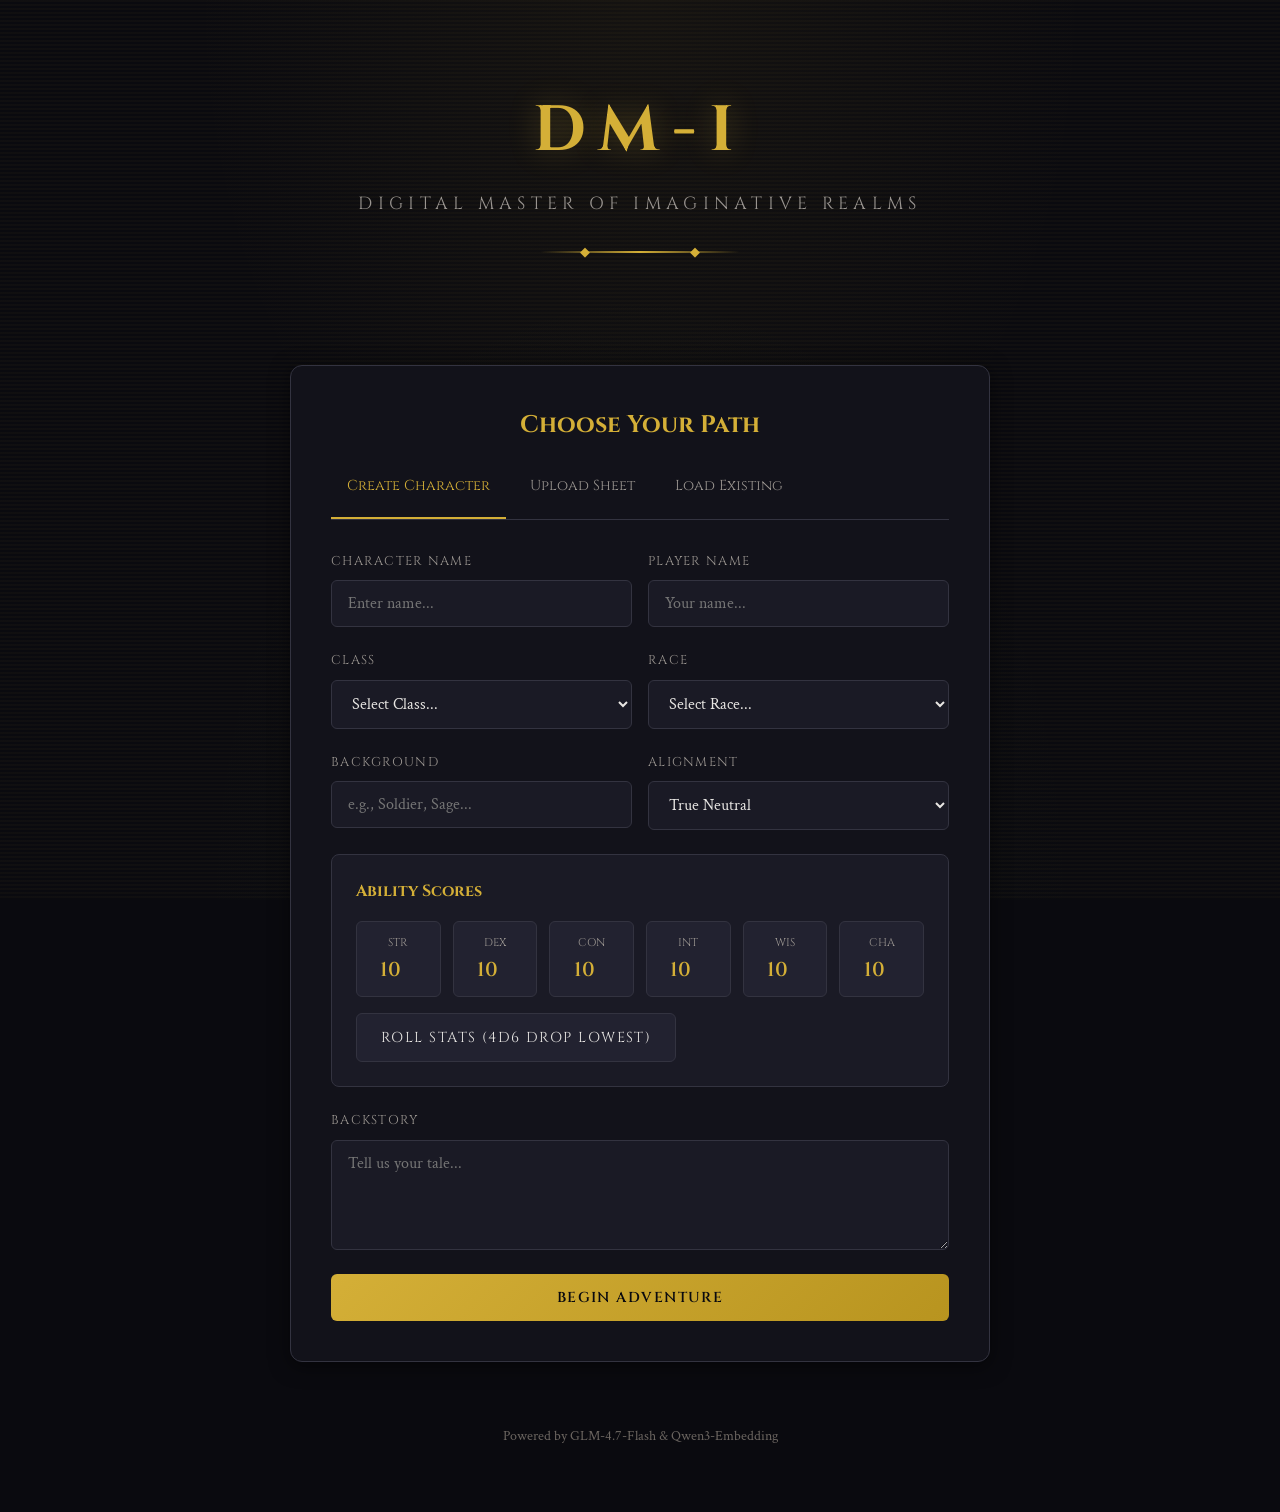
==== static/index.html @ 086654a3 "the start" ====
<!DOCTYPE html>
<html lang="en">
<head>
    <meta charset="UTF-8">
    <meta name="viewport" content="width=device-width, initial-scale=1.0">
    <title>DM-I | AI Dungeon Master</title>
    <link rel="stylesheet" href="/static/css/style.css">
    <link href="https://fonts.googleapis.com/css2?family=Cinzel:wght@400;600;700&family=Crimson+Text:ital,wght@0,400;0,600;1,400&display=swap" rel="stylesheet">
</head>
<body>
    <div class="background-animation"></div>
    
    <div class="container">
        <header class="main-header">
            <h1 class="title">DM-I</h1>
            <p class="subtitle">Digital Master of Imaginative Realms</p>
            <div class="ornament"></div>
        </header>

        <main class="login-container">
            <div class="panel character-select">
                <h2>Choose Your Path</h2>
                
                <div class="tabs">
                    <button class="tab-btn active" data-tab="create">Create Character</button>
                    <button class="tab-btn" data-tab="upload">Upload Sheet</button>
                    <button class="tab-btn" data-tab="load">Load Existing</button>
                </div>

                <div id="create-tab" class="tab-content active">
                    <form id="create-form" class="character-form">
                        <div class="form-row">
                            <div class="form-group">
                                <label for="char-name">Character Name</label>
                                <input type="text" id="char-name" required placeholder="Enter name...">
                            </div>
                            <div class="form-group">
                                <label for="player-name">Player Name</label>
                                <input type="text" id="player-name" required placeholder="Your name...">
                            </div>
                        </div>

                        <div class="form-row">
                            <div class="form-group">
                                <label for="char-class">Class</label>
                                <select id="char-class" required>
                                    <option value="">Select Class...</option>
                                </select>
                            </div>
                            <div class="form-group">
                                <label for="char-race">Race</label>
                                <select id="char-race" required>
                                    <option value="">Select Race...</option>
                                </select>
                            </div>
                        </div>

                        <div class="form-row">
                            <div class="form-group">
                                <label for="char-background">Background</label>
                                <input type="text" id="char-background" placeholder="e.g., Soldier, Sage...">
                            </div>
                            <div class="form-group">
                                <label for="char-alignment">Alignment</label>
                                <select id="char-alignment">
                                    <option value="True Neutral">True Neutral</option>
                                    <option value="Lawful Good">Lawful Good</option>
                                    <option value="Neutral Good">Neutral Good</option>
                                    <option value="Chaotic Good">Chaotic Good</option>
                                    <option value="Lawful Neutral">Lawful Neutral</option>
                                    <option value="Chaotic Neutral">Chaotic Neutral</option>
                                    <option value="Lawful Evil">Lawful Evil</option>
                                    <option value="Neutral Evil">Neutral Evil</option>
                                    <option value="Chaotic Evil">Chaotic Evil</option>
                                </select>
                            </div>
                        </div>

                        <div class="stats-section">
                            <h3>Ability Scores</h3>
                            <div class="stats-grid">
                                <div class="stat-box">
                                    <label>STR</label>
                                    <input type="number" id="stat-str" value="10" min="1" max="20">
                                </div>
                                <div class="stat-box">
                                    <label>DEX</label>
                                    <input type="number" id="stat-dex" value="10" min="1" max="20">
                                </div>
                                <div class="stat-box">
                                    <label>CON</label>
                                    <input type="number" id="stat-con" value="10" min="1" max="20">
                                </div>
                                <div class="stat-box">
                                    <label>INT</label>
                                    <input type="number" id="stat-int" value="10" min="1" max="20">
                                </div>
                                <div class="stat-box">
                                    <label>WIS</label>
                                    <input type="number" id="stat-wis" value="10" min="1" max="20">
                                </div>
                                <div class="stat-box">
                                    <label>CHA</label>
                                    <input type="number" id="stat-cha" value="10" min="1" max="20">
                                </div>
                            </div>
                            <button type="button" id="roll-stats" class="btn-secondary">Roll Stats (4d6 drop lowest)</button>
                        </div>

                        <div class="form-group full-width">
                            <label for="char-backstory">Backstory</label>
                            <textarea id="char-backstory" rows="4" placeholder="Tell us your tale..."></textarea>
                        </div>

                        <button type="submit" class="btn-primary">Begin Adventure</button>
                    </form>
                </div>

                <div id="upload-tab" class="tab-content">
                    <div class="upload-area" id="upload-area">
                        <div class="upload-icon">📜</div>
                        <p>Drop your character sheet here</p>
                        <span>or click to browse</span>
                        <input type="file" id="sheet-upload" accept="image/*,.pdf" hidden>
                    </div>
                    <div id="upload-preview" class="upload-preview hidden">
                        <img id="preview-img" src="" alt="Preview">
                        <div class="upload-actions">
                            <input type="text" id="upload-player-name" placeholder="Your name" required>
                            <button id="confirm-upload" class="btn-primary">Parse Character Sheet</button>
                        </div>
                    </div>
                </div>

                <div id="load-tab" class="tab-content">
                    <div id="characters-list" class="characters-list">
                        <p class="empty-state">No saved characters found...</p>
                    </div>
                </div>
            </div>
        </main>

        <footer>
            <p>Powered by GLM-4.7-Flash & Qwen3-Embedding</p>
        </footer>
    </div>

    <script src="/static/js/main.js"></script>
</body>
</html>
---- static/css/style.css ----
/* DM-I - Main Styles */
:root {
    --bg-primary: #0a0a0f;
    --bg-secondary: #12121a;
    --bg-tertiary: #1a1a25;
    --bg-card: #222230;
    --text-primary: #e8e6e3;
    --text-secondary: #9a9590;
    --text-muted: #6b6560;
    --accent-gold: #d4af37;
    --accent-gold-dark: #b8941f;
    --accent-red: #c9302c;
    --accent-green: #5cb85c;
    --accent-blue: #5bc0de;
    --border-color: #333340;
    --shadow: 0 4px 20px rgba(0, 0, 0, 0.5);
    --shadow-gold: 0 0 20px rgba(212, 175, 55, 0.2);
    --font-display: 'Cinzel', serif;
    --font-body: 'Crimson Text', serif;
}

* {
    margin: 0;
    padding: 0;
    box-sizing: border-box;
}

body {
    font-family: var(--font-body);
    background: var(--bg-primary);
    color: var(--text-primary);
    min-height: 100vh;
    overflow-x: hidden;
    line-height: 1.6;
}

.background-animation {
    position: fixed;
    top: 0;
    left: 0;
    width: 100%;
    height: 100%;
    background: 
        radial-gradient(ellipse at top, rgba(212, 175, 55, 0.05) 0%, transparent 50%),
        radial-gradient(ellipse at bottom, rgba(92, 184, 92, 0.03) 0%, transparent 50%),
        var(--bg-primary);
    z-index: -1;
}

.background-animation::before {
    content: '';
    position: absolute;
    top: 0;
    left: 0;
    right: 0;
    bottom: 0;
    background-image: 
        repeating-linear-gradient(0deg, transparent, transparent 2px, rgba(212, 175, 55, 0.03) 2px, rgba(212, 175, 55, 0.03) 4px);
    animation: scroll 20s linear infinite;
}

@keyframes scroll {
    0% { transform: translateY(0); }
    100% { transform: translateY(4px); }
}

.container {
    max-width: 1200px;
    margin: 0 auto;
    padding: 2rem;
    min-height: 100vh;
    display: flex;
    flex-direction: column;
}

.main-header {
    text-align: center;
    padding: 3rem 0;
    position: relative;
}

.title {
    font-family: var(--font-display);
    font-size: 4rem;
    font-weight: 700;
    color: var(--accent-gold);
    text-shadow: 0 0 30px rgba(212, 175, 55, 0.3);
    letter-spacing: 0.2em;
    margin-bottom: 0.5rem;
}

.subtitle {
    font-family: var(--font-display);
    font-size: 1.1rem;
    color: var(--text-secondary);
    letter-spacing: 0.3em;
    text-transform: uppercase;
}

.ornament {
    width: 200px;
    height: 2px;
    background: linear-gradient(90deg, transparent, var(--accent-gold), transparent);
    margin: 2rem auto;
    position: relative;
}

.ornament::before,
.ornament::after {
    content: '◆';
    position: absolute;
    top: 50%;
    transform: translateY(-50%);
    color: var(--accent-gold);
    font-size: 0.8rem;
}

.ornament::before { left: 20%; }
.ornament::after { right: 20%; }

.login-container {
    flex: 1;
    display: flex;
    justify-content: center;
    align-items: flex-start;
    padding: 2rem 0;
}

.panel {
    background: var(--bg-secondary);
    border: 1px solid var(--border-color);
    border-radius: 12px;
    padding: 2.5rem;
    width: 100%;
    max-width: 700px;
    box-shadow: var(--shadow);
}

.panel h2 {
    font-family: var(--font-display);
    color: var(--accent-gold);
    margin-bottom: 1.5rem;
    text-align: center;
    font-size: 1.5rem;
}

.tabs {
    display: flex;
    gap: 0.5rem;
    margin-bottom: 2rem;
    border-bottom: 1px solid var(--border-color);
    padding-bottom: 1rem;
}

.tab-btn {
    background: transparent;
    border: none;
    color: var(--text-secondary);
    font-family: var(--font-display);
    font-size: 0.9rem;
    padding: 0.5rem 1rem;
    cursor: pointer;
    transition: all 0.3s;
    position: relative;
}

.tab-btn:hover {
    color: var(--text-primary);
}

.tab-btn.active {
    color: var(--accent-gold);
}

.tab-btn.active::after {
    content: '';
    position: absolute;
    bottom: -1rem;
    left: 0;
    right: 0;
    height: 2px;
    background: var(--accent-gold);
}

.tab-content {
    display: none;
}

.tab-content.active {
    display: block;
    animation: fadeIn 0.3s ease;
}

@keyframes fadeIn {
    from { opacity: 0; transform: translateY(10px); }
    to { opacity: 1; transform: translateY(0); }
}

.character-form {
    display: flex;
    flex-direction: column;
    gap: 1.5rem;
}

.form-row {
    display: grid;
    grid-template-columns: 1fr 1fr;
    gap: 1rem;
}

.form-group {
    display: flex;
    flex-direction: column;
    gap: 0.5rem;
}

.form-group.full-width {
    grid-column: 1 / -1;
}

.form-group label {
    font-family: var(--font-display);
    font-size: 0.8rem;
    color: var(--text-secondary);
    text-transform: uppercase;
    letter-spacing: 0.1em;
}

.form-group input,
.form-group select,
.form-group textarea {
    background: var(--bg-tertiary);
    border: 1px solid var(--border-color);
    border-radius: 6px;
    padding: 0.75rem 1rem;
    color: var(--text-primary);
    font-family: var(--font-body);
    font-size: 1rem;
    transition: all 0.3s;
}

.form-group input:focus,
.form-group select:focus,
.form-group textarea:focus {
    outline: none;
    border-color: var(--accent-gold);
    box-shadow: 0 0 0 3px rgba(212, 175, 55, 0.1);
}

.form-group textarea {
    resize: vertical;
    min-height: 100px;
}

.stats-section {
    background: var(--bg-tertiary);
    border-radius: 8px;
    padding: 1.5rem;
    border: 1px solid var(--border-color);
}

.stats-section h3 {
    font-family: var(--font-display);
    color: var(--accent-gold);
    margin-bottom: 1rem;
    font-size: 1rem;
}

.stats-grid {
    display: grid;
    grid-template-columns: repeat(6, 1fr);
    gap: 0.75rem;
    margin-bottom: 1rem;
}

.stat-box {
    background: var(--bg-card);
    border: 1px solid var(--border-color);
    border-radius: 6px;
    padding: 0.75rem;
    text-align: center;
    transition: transform 0.2s;
}

.stat-box:hover {
    transform: translateY(-2px);
    border-color: var(--accent-gold);
}

.stat-box label {
    display: block;
    font-family: var(--font-display);
    font-size: 0.7rem;
    color: var(--text-secondary);
    margin-bottom: 0.25rem;
}

.stat-box input {
    width: 100%;
    background: transparent;
    border: none;
    text-align: center;
    font-family: var(--font-display);
    font-size: 1.25rem;
    color: var(--accent-gold);
    font-weight: 600;
}

.stat-box input:focus {
    outline: none;
}

.btn-primary,
.btn-secondary,
.btn-text {
    font-family: var(--font-display);
    font-size: 0.9rem;
    padding: 0.875rem 1.5rem;
    border-radius: 6px;
    cursor: pointer;
    transition: all 0.3s;
    border: none;
    text-transform: uppercase;
    letter-spacing: 0.1em;
}

.btn-primary {
    background: linear-gradient(135deg, var(--accent-gold), var(--accent-gold-dark));
    color: var(--bg-primary);
    font-weight: 600;
}

.btn-primary:hover {
    transform: translateY(-2px);
    box-shadow: var(--shadow-gold);
}

.btn-secondary {
    background: var(--bg-card);
    color: var(--text-primary);
    border: 1px solid var(--border-color);
}

.btn-secondary:hover {
    background: var(--bg-tertiary);
    border-color: var(--accent-gold);
    color: var(--accent-gold);
}

.btn-text {
    background: transparent;
    color: var(--text-secondary);
    text-decoration: underline;
    text-underline-offset: 4px;
}

.btn-text:hover {
    color: var(--accent-gold);
}

.upload-area {
    border: 2px dashed var(--border-color);
    border-radius: 12px;
    padding: 3rem;
    text-align: center;
    cursor: pointer;
    transition: all 0.3s;
}

.upload-area:hover {
    border-color: var(--accent-gold);
    background: rgba(212, 175, 55, 0.05);
}

.upload-area.dragover {
    border-color: var(--accent-gold);
    background: rgba(212, 175, 55, 0.1);
}

.upload-icon {
    font-size: 3rem;
    margin-bottom: 1rem;
}

.upload-area p {
    font-size: 1.1rem;
    color: var(--text-primary);
    margin-bottom: 0.5rem;
}

.upload-area span {
    font-size: 0.9rem;
    color: var(--text-muted);
}

.upload-preview {
    text-align: center;
}

.upload-preview img {
    max-width: 100%;
    max-height: 300px;
    border-radius: 8px;
    margin-bottom: 1rem;
    border: 1px solid var(--border-color);
}

.upload-actions {
    display: flex;
    flex-direction: column;
    gap: 1rem;
    max-width: 300px;
    margin: 0 auto;
}

.characters-list {
    display: grid;
    gap: 1rem;
}

.character-card {
    background: var(--bg-tertiary);
    border: 1px solid var(--border-color);
    border-radius: 8px;
    padding: 1.25rem;
    cursor: pointer;
    transition: all 0.3s;
    display: flex;
    justify-content: space-between;
    align-items: center;
}

.character-card:hover {
    border-color: var(--accent-gold);
    transform: translateX(5px);
}

.character-info h4 {
    font-family: var(--font-display);
    color: var(--accent-gold);
    margin-bottom: 0.25rem;
}

.character-info p {
    font-size: 0.9rem;
    color: var(--text-secondary);
}

.character-meta {
    text-align: right;
    font-size: 0.8rem;
    color: var(--text-muted);
}

.empty-state {
    text-align: center;
    color: var(--text-muted);
    padding: 2rem;
    font-style: italic;
}

.hidden {
    display: none !important;
}

footer {
    text-align: center;
    padding: 2rem 0;
    color: var(--text-muted);
    font-size: 0.85rem;
}

@media (max-width: 768px) {
    .title {
        font-size: 2.5rem;
    }
    
    .form-row {
        grid-template-columns: 1fr;
    }
    
    .stats-grid {
        grid-template-columns: repeat(3, 1fr);
    }
    
    .tabs {
        flex-wrap: wrap;
    }
}
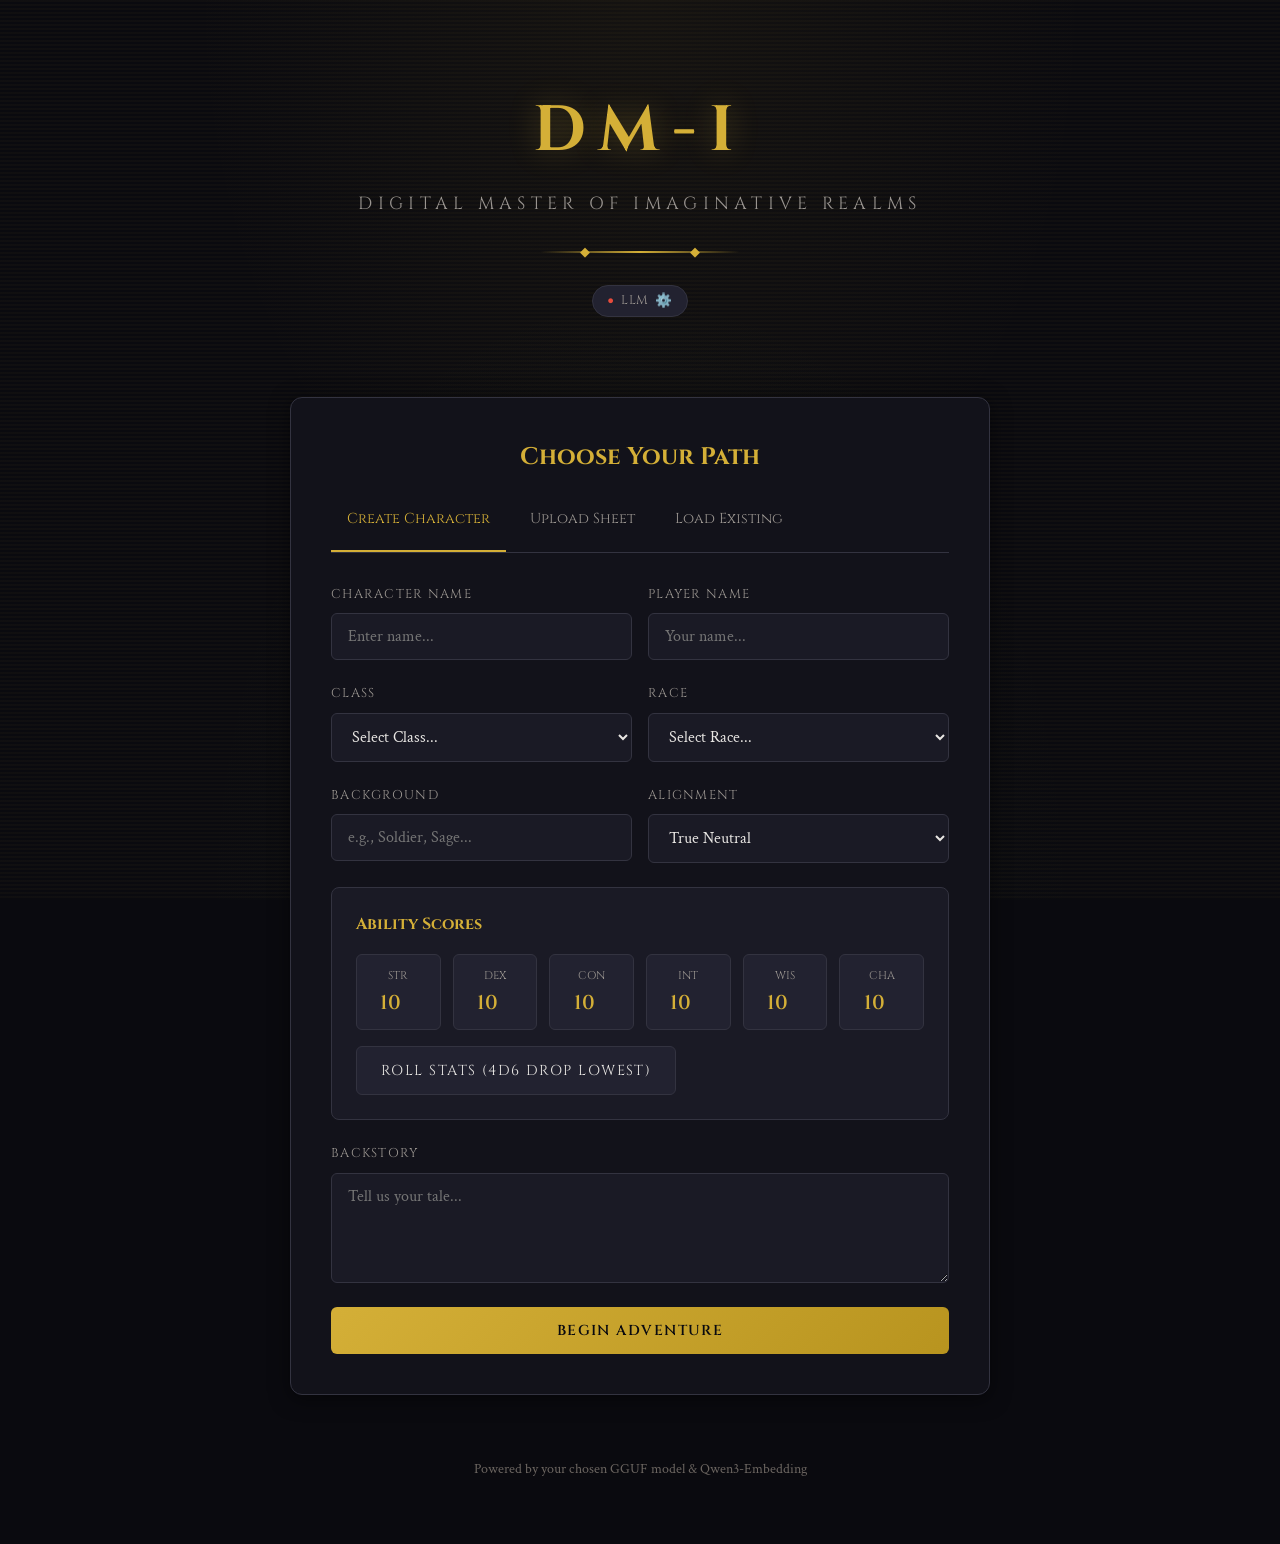
==== commit db43ae4f: "way better" ====
--- a/static/index.html
+++ b/static/index.html
@@ -15,6 +15,14 @@
             <h1 class="title">DM-I</h1>
             <p class="subtitle">Digital Master of Imaginative Realms</p>
             <div class="ornament"></div>
+            <!-- LLM status pill in header -->
+            <div class="header-llm-row">
+                <button id="llm-settings-btn-index" class="llm-pill-btn" title="LLM Settings">
+                    <span id="index-llm-dot" class="llm-dot-sm llm-dot-sm--checking">●</span>
+                    <span id="index-llm-label">LLM</span>
+                    <span class="llm-pill-cog">⚙️</span>
+                </button>
+            </div>
         </header>
 
         <main class="login-container">
@@ -141,8 +149,94 @@
         </main>
 
         <footer>
-            <p>Powered by GLM-4.7-Flash & Qwen3-Embedding</p>
+            <p>Powered by your chosen GGUF model &amp; Qwen3-Embedding</p>
         </footer>
+    </div>
+
+    <!-- LLM Settings modal (shared with app page) -->
+    <div id="llm-modal-overlay" class="llm-modal-overlay-index hidden">
+        <div class="modal llm-modal">
+            <div class="modal-header">
+                <h3>⚙️ LLM Settings</h3>
+                <button class="llm-modal-close modal-close">&times;</button>
+            </div>
+            <div class="modal-body llm-modal-body">
+                <div class="llm-status-bar" id="llm-status-bar">
+                    <span class="llm-dot llm-dot--checking" id="llm-modal-dot">●</span>
+                    <span id="llm-status-text">Checking LLM server…</span>
+                    <span id="llm-active-model" class="llm-active-model"></span>
+                </div>
+                <div class="llm-tabs">
+                    <button class="llm-tab-btn active" data-ltab="local">📁 Local Models</button>
+                    <button class="llm-tab-btn" data-ltab="download">⬇️ Download Model</button>
+                    <button class="llm-tab-btn" data-ltab="advanced">🔧 Advanced</button>
+                </div>
+                <div class="llm-tab-content active" id="ltab-local">
+                    <p class="llm-hint">Models found in <code>./models/</code> — click a model to activate it.</p>
+                    <div id="llm-model-list" class="llm-model-list">
+                        <p class="empty-state">Scanning models folder…</p>
+                    </div>
+                    <div class="llm-form-row">
+                        <label>Chat Template</label>
+                        <select id="llm-template-local"></select>
+                    </div>
+                    <div class="llm-form-row two-col">
+                        <div>
+                            <label>Context Size</label>
+                            <select id="llm-ctx-local">
+                                <option value="1024">1024</option>
+                                <option value="2048">2048</option>
+                                <option value="4096">4096</option>
+                                <option value="8192" selected>8192</option>
+                                <option value="16384">16384</option>
+                                <option value="32768">32768</option>
+                            </select>
+                        </div>
+                        <div>
+                            <label>GPU Layers <small>(0 = CPU)</small></label>
+                            <input type="number" id="llm-gpu-local" value="0" min="0" max="999">
+                        </div>
+                    </div>
+                    <button id="llm-apply-btn" class="btn-primary llm-apply-btn">⚡ Apply &amp; Restart LLM</button>
+                    <div id="llm-apply-status" class="llm-apply-status hidden"></div>
+                </div>
+                <div class="llm-tab-content" id="ltab-download">
+                    <p class="llm-hint">Paste a direct download URL (e.g. HuggingFace <code>.gguf</code> link).</p>
+                    <div class="llm-form-row">
+                        <label>Download URL</label>
+                        <input type="url" id="dl-url" placeholder="https://huggingface.co/…/model.gguf?download=true">
+                    </div>
+                    <div class="llm-form-row">
+                        <label>Save as filename <small>(auto-detected)</small></label>
+                        <input type="text" id="dl-filename" placeholder="my-model.gguf">
+                    </div>
+                    <div class="llm-form-row">
+                        <label>Chat Template for this model</label>
+                        <select id="dl-template"></select>
+                    </div>
+                    <div class="llm-form-row llm-checkbox-row">
+                        <input type="checkbox" id="dl-autoswitch">
+                        <label for="dl-autoswitch">Auto-switch to this model when download completes</label>
+                    </div>
+                    <button id="dl-start-btn" class="btn-primary">⬇️ Start Download</button>
+                    <div id="dl-progress-list" class="dl-progress-list"></div>
+                </div>
+                <div class="llm-tab-content" id="ltab-advanced">
+                    <p class="llm-hint">Configure the LLM server connection manually.</p>
+                    <div class="llm-form-row">
+                        <label>LLM Server Port</label>
+                        <input type="number" id="adv-port" value="8080" min="1024" max="65535">
+                    </div>
+                    <div class="llm-form-row">
+                        <label>Full Server URL (read-only)</label>
+                        <input type="text" id="adv-url" readonly style="opacity:0.6">
+                    </div>
+                    <button id="adv-save-btn" class="btn-secondary">Save Port</button>
+                    <hr style="border-color:var(--border-color);margin:1.2rem 0">
+                    <button id="adv-refresh-btn" class="btn-secondary">🔄 Refresh Model List</button>
+                </div>
+            </div>
+        </div>
     </div>
 
     <script src="/static/js/main.js"></script>
--- a/static/css/style.css
+++ b/static/css/style.css
@@ -486,4 +486,424 @@
     .tabs {
         flex-wrap: wrap;
     }
+}
+
+/* ============================================================
+   Index page LLM pill button — append to style.css
+   ============================================================ */
+
+.header-llm-row {
+    display: flex;
+    justify-content: center;
+    margin-top: 0.75rem;
+}
+
+.llm-pill-btn {
+    display: inline-flex;
+    align-items: center;
+    gap: 0.4rem;
+    background: var(--bg-card);
+    border: 1px solid var(--border-color);
+    border-radius: 20px;
+    padding: 0.4rem 0.9rem;
+    color: var(--text-secondary);
+    font-family: var(--font-display);
+    font-size: 0.78rem;
+    cursor: pointer;
+    transition: all 0.2s;
+    letter-spacing: 0.05em;
+}
+.llm-pill-btn:hover {
+    border-color: var(--accent-gold);
+    color: var(--accent-gold);
+    background: rgba(212,175,55,0.07);
+}
+
+.llm-dot-sm {
+    font-size: 0.7rem;
+    line-height: 1;
+}
+.llm-dot-sm--online   { color: #27ae60; }
+.llm-dot-sm--offline  { color: #e74c3c; }
+.llm-dot-sm--checking { color: #f39c12; animation: blink 1.2s step-end infinite; }
+
+.llm-pill-cog { font-size: 0.85rem; }
+
+/* Modal overlay for index page (full-screen) */
+.llm-modal-overlay-index {
+    position: fixed;
+    top: 0; left: 0; right: 0; bottom: 0;
+    background: rgba(0,0,0,0.8);
+    display: flex;
+    align-items: center;
+    justify-content: center;
+    z-index: 1000;
+    backdrop-filter: blur(5px);
+}
+.llm-modal-overlay-index.hidden { display: none !important; }
+
+/* Reuse modal styles */
+.llm-modal-overlay-index .modal {
+    background: var(--bg-secondary);
+    border: 1px solid var(--border-color);
+    border-radius: 12px;
+    width: 90%;
+    max-width: 640px;
+    max-height: 85vh;
+    overflow-y: auto;
+    box-shadow: var(--shadow);
+}
+
+/* Shared LLM component styles (also used in app page) */
+.llm-status-bar {
+    display: flex;
+    align-items: center;
+    gap: 0.6rem;
+    padding: 0.85rem 1.5rem;
+    background: var(--bg-tertiary);
+    border-bottom: 1px solid var(--border-color);
+    font-size: 0.9rem;
+}
+.llm-active-model {
+    margin-left: auto;
+    font-family: monospace;
+    font-size: 0.8rem;
+    color: var(--accent-gold);
+    max-width: 250px;
+    overflow: hidden;
+    text-overflow: ellipsis;
+    white-space: nowrap;
+}
+.llm-dot { font-size: 1rem; line-height: 1; display: inline-block; }
+.llm-dot--online   { color: #27ae60; }
+.llm-dot--offline  { color: #e74c3c; }
+.llm-dot--checking { color: #f39c12; animation: blink 1.2s step-end infinite; }
+@keyframes blink { 50% { opacity: 0; } }
+
+.llm-tabs {
+    display: flex;
+    border-bottom: 1px solid var(--border-color);
+    background: var(--bg-secondary);
+}
+.llm-tab-btn {
+    flex: 1;
+    padding: 0.75rem 0.5rem;
+    background: none; border: none;
+    color: var(--text-secondary);
+    font-family: var(--font-display);
+    font-size: 0.8rem;
+    cursor: pointer;
+    transition: all 0.2s;
+    border-bottom: 2px solid transparent;
+}
+.llm-tab-btn:hover { color: var(--text-primary); background: var(--bg-tertiary); }
+.llm-tab-btn.active { color: var(--accent-gold); border-bottom-color: var(--accent-gold); background: var(--bg-tertiary); }
+
+.llm-tab-content { display: none; padding: 1.25rem 1.5rem 1.5rem; }
+.llm-tab-content.active { display: block; }
+
+.llm-hint { font-size: 0.85rem; color: var(--text-muted); margin-bottom: 1rem; line-height: 1.5; }
+.llm-hint code { background: var(--bg-card); padding: 0.1em 0.4em; border-radius: 3px; font-size: 0.85em; color: #5bc0de; }
+
+.llm-form-row { display: flex; flex-direction: column; gap: 0.35rem; margin-bottom: 0.9rem; }
+.llm-form-row label { font-size: 0.78rem; font-family: var(--font-display); color: var(--text-secondary); text-transform: uppercase; letter-spacing: 0.08em; }
+.llm-form-row input, .llm-form-row select {
+    background: var(--bg-tertiary); border: 1px solid var(--border-color);
+    border-radius: 6px; padding: 0.6rem 0.8rem; color: var(--text-primary); font-size: 0.95rem;
+}
+.llm-form-row input:focus, .llm-form-row select:focus { outline: none; border-color: var(--accent-gold); }
+.llm-form-row.two-col { flex-direction: row; gap: 1rem; }
+.llm-form-row.two-col > div { flex: 1; display: flex; flex-direction: column; gap: 0.35rem; }
+.llm-checkbox-row { flex-direction: row; align-items: center; gap: 0.5rem; }
+.llm-checkbox-row label { text-transform: none; letter-spacing: 0; font-size: 0.9rem; color: var(--text-primary); }
+
+.llm-apply-btn { width: 100%; margin-top: 0.5rem; }
+.llm-apply-status { margin-top: 0.75rem; padding: 0.6rem 0.9rem; border-radius: 6px; font-size: 0.9rem; line-height: 1.5; }
+.llm-status-info    { background: rgba(91,192,222,0.15); border: 1px solid rgba(91,192,222,0.3); color: #5bc0de; }
+.llm-status-success { background: rgba(92,184,92,0.15); border: 1px solid rgba(92,184,92,0.3); color: #5cb85c; }
+.llm-status-warn    { background: rgba(243,156,18,0.15); border: 1px solid rgba(243,156,18,0.3); color: #f39c12; }
+.llm-status-error   { background: rgba(201,48,44,0.15); border: 1px solid rgba(201,48,44,0.3); color: #c9302c; }
+
+.llm-model-list { max-height: 220px; overflow-y: auto; border: 1px solid var(--border-color); border-radius: 8px; margin-bottom: 1rem; background: var(--bg-tertiary); }
+.llm-model-row { display: flex; align-items: center; padding: 0.7rem 0.9rem; border-bottom: 1px solid var(--border-color); transition: background 0.2s; gap: 0.75rem; }
+.llm-model-row:last-child { border-bottom: none; }
+.llm-model-row:hover { background: var(--bg-card); }
+.llm-model-row.active { background: rgba(212,175,55,0.08); }
+.llm-model-row.selected { background: rgba(91,192,222,0.1); }
+.llm-model-info { flex: 1; min-width: 0; }
+.llm-model-name { display: block; font-family: monospace; font-size: 0.85rem; color: var(--text-primary); white-space: nowrap; overflow: hidden; text-overflow: ellipsis; }
+.llm-model-size { font-size: 0.75rem; color: var(--text-muted); }
+.llm-active-badge { color: #5cb85c; font-size: 0.8rem; white-space: nowrap; font-family: var(--font-display); }
+.llm-select-btn { white-space: nowrap; font-size: 0.8rem; padding: 0.3rem 0.7rem; }
+
+.dl-progress-list { margin-top: 1rem; display: flex; flex-direction: column; gap: 0.75rem; }
+.dl-item { background: var(--bg-tertiary); border: 1px solid var(--border-color); border-radius: 8px; padding: 0.75rem 0.9rem; }
+.dl-item-header { display: flex; justify-content: space-between; margin-bottom: 0.4rem; }
+.dl-fname { font-family: monospace; font-size: 0.85rem; color: var(--text-primary); white-space: nowrap; overflow: hidden; text-overflow: ellipsis; max-width: 75%; }
+.dl-pct { font-family: var(--font-display); color: var(--accent-gold); font-size: 0.85rem; }
+.dl-bar-wrap { background: var(--bg-card); border-radius: 4px; height: 6px; overflow: hidden; margin-bottom: 0.35rem; }
+.dl-bar { background: linear-gradient(90deg, var(--accent-gold), var(--accent-gold-dark)); height: 100%; border-radius: 4px; transition: width 0.4s ease; }
+.dl-meta { font-size: 0.75rem; color: var(--text-muted); }
+
+/* ============================================================
+   LLM Settings — appended to app.css
+   ============================================================ */
+
+/* Sidebar LLM status dot */
+.llm-status-badge { cursor: pointer; }
+.llm-dot {
+    font-size: 1rem;
+    line-height: 1;
+    display: block;
+}
+.llm-dot--online  { color: #27ae60; }
+.llm-dot--offline { color: #e74c3c; }
+.llm-dot--checking { color: #f39c12; animation: blink 1.2s step-end infinite; }
+@keyframes blink { 50% { opacity: 0; } }
+
+/* LLM button in sidebar footer */
+.llm-btn {
+    display: flex;
+    align-items: center;
+    justify-content: center;
+    gap: 0.4rem;
+    font-size: 0.85rem;
+}
+
+/* Model name label in chat header */
+.llm-model-label {
+    font-size: 0.75rem;
+    color: var(--accent-gold);
+    font-family: monospace;
+    opacity: 0.8;
+    margin-left: 0.75rem;
+}
+
+/* ============ LLM Modal ============ */
+.llm-modal {
+    max-width: 640px;
+    width: 95%;
+}
+.llm-modal-body { padding: 0; }
+
+.llm-status-bar {
+    display: flex;
+    align-items: center;
+    gap: 0.6rem;
+    padding: 0.85rem 1.5rem;
+    background: var(--bg-tertiary);
+    border-bottom: 1px solid var(--border-color);
+    font-size: 0.9rem;
+}
+.llm-active-model {
+    margin-left: auto;
+    font-family: monospace;
+    font-size: 0.8rem;
+    color: var(--accent-gold);
+    max-width: 250px;
+    overflow: hidden;
+    text-overflow: ellipsis;
+    white-space: nowrap;
+}
+
+/* Tabs */
+.llm-tabs {
+    display: flex;
+    border-bottom: 1px solid var(--border-color);
+    background: var(--bg-secondary);
+}
+.llm-tab-btn {
+    flex: 1;
+    padding: 0.75rem 0.5rem;
+    background: none;
+    border: none;
+    color: var(--text-secondary);
+    font-family: var(--font-display);
+    font-size: 0.8rem;
+    cursor: pointer;
+    transition: all 0.2s;
+    border-bottom: 2px solid transparent;
+}
+.llm-tab-btn:hover { color: var(--text-primary); background: var(--bg-tertiary); }
+.llm-tab-btn.active {
+    color: var(--accent-gold);
+    border-bottom-color: var(--accent-gold);
+    background: var(--bg-tertiary);
+}
+
+/* Tab content panes */
+.llm-tab-content { display: none; padding: 1.25rem 1.5rem 1.5rem; }
+.llm-tab-content.active { display: block; }
+
+.llm-hint {
+    font-size: 0.85rem;
+    color: var(--text-muted);
+    margin-bottom: 1rem;
+    line-height: 1.5;
+}
+.llm-hint code {
+    background: var(--bg-card);
+    padding: 0.1em 0.4em;
+    border-radius: 3px;
+    font-size: 0.85em;
+    color: var(--accent-blue);
+}
+
+/* Form rows */
+.llm-form-row {
+    display: flex;
+    flex-direction: column;
+    gap: 0.35rem;
+    margin-bottom: 0.9rem;
+}
+.llm-form-row label {
+    font-size: 0.78rem;
+    font-family: var(--font-display);
+    color: var(--text-secondary);
+    text-transform: uppercase;
+    letter-spacing: 0.08em;
+}
+.llm-form-row input,
+.llm-form-row select {
+    background: var(--bg-tertiary);
+    border: 1px solid var(--border-color);
+    border-radius: 6px;
+    padding: 0.6rem 0.8rem;
+    color: var(--text-primary);
+    font-size: 0.95rem;
+}
+.llm-form-row input:focus,
+.llm-form-row select:focus {
+    outline: none;
+    border-color: var(--accent-gold);
+}
+.llm-form-row.two-col {
+    flex-direction: row;
+    gap: 1rem;
+}
+.llm-form-row.two-col > div {
+    flex: 1;
+    display: flex;
+    flex-direction: column;
+    gap: 0.35rem;
+}
+.llm-checkbox-row {
+    flex-direction: row;
+    align-items: center;
+    gap: 0.5rem;
+}
+.llm-checkbox-row label { text-transform: none; letter-spacing: 0; font-size: 0.9rem; color: var(--text-primary); }
+
+/* Apply button */
+.llm-apply-btn {
+    width: 100%;
+    margin-top: 0.5rem;
+}
+.llm-apply-status {
+    margin-top: 0.75rem;
+    padding: 0.6rem 0.9rem;
+    border-radius: 6px;
+    font-size: 0.9rem;
+    line-height: 1.5;
+}
+.llm-status-info    { background: rgba(91,192,222,0.15); border: 1px solid rgba(91,192,222,0.3); color: var(--accent-blue); }
+.llm-status-success { background: rgba(92,184,92,0.15); border: 1px solid rgba(92,184,92,0.3); color: var(--accent-green); }
+.llm-status-warn    { background: rgba(243,156,18,0.15); border: 1px solid rgba(243,156,18,0.3); color: #f39c12; }
+.llm-status-error   { background: rgba(201,48,44,0.15); border: 1px solid rgba(201,48,44,0.3); color: var(--accent-red); }
+
+/* Local model list */
+.llm-model-list {
+    max-height: 220px;
+    overflow-y: auto;
+    border: 1px solid var(--border-color);
+    border-radius: 8px;
+    margin-bottom: 1rem;
+    background: var(--bg-tertiary);
+}
+.llm-model-row {
+    display: flex;
+    align-items: center;
+    padding: 0.7rem 0.9rem;
+    border-bottom: 1px solid var(--border-color);
+    transition: background 0.2s;
+    gap: 0.75rem;
+}
+.llm-model-row:last-child { border-bottom: none; }
+.llm-model-row:hover { background: var(--bg-card); }
+.llm-model-row.active { background: rgba(212,175,55,0.08); }
+.llm-model-row.selected { background: rgba(91,192,222,0.1); }
+.llm-model-info { flex: 1; min-width: 0; }
+.llm-model-name {
+    display: block;
+    font-family: monospace;
+    font-size: 0.85rem;
+    color: var(--text-primary);
+    white-space: nowrap;
+    overflow: hidden;
+    text-overflow: ellipsis;
+}
+.llm-model-size {
+    font-size: 0.75rem;
+    color: var(--text-muted);
+}
+.llm-active-badge {
+    color: var(--accent-green);
+    font-size: 0.8rem;
+    white-space: nowrap;
+    font-family: var(--font-display);
+}
+.llm-select-btn {
+    white-space: nowrap;
+    font-size: 0.8rem;
+    padding: 0.3rem 0.7rem;
+}
+
+/* Download progress */
+.dl-progress-list {
+    margin-top: 1rem;
+    display: flex;
+    flex-direction: column;
+    gap: 0.75rem;
+}
+.dl-item {
+    background: var(--bg-tertiary);
+    border: 1px solid var(--border-color);
+    border-radius: 8px;
+    padding: 0.75rem 0.9rem;
+}
+.dl-item-header {
+    display: flex;
+    justify-content: space-between;
+    margin-bottom: 0.4rem;
+}
+.dl-fname {
+    font-family: monospace;
+    font-size: 0.85rem;
+    color: var(--text-primary);
+    white-space: nowrap;
+    overflow: hidden;
+    text-overflow: ellipsis;
+    max-width: 75%;
+}
+.dl-pct {
+    font-family: var(--font-display);
+    color: var(--accent-gold);
+    font-size: 0.85rem;
+}
+.dl-bar-wrap {
+    background: var(--bg-card);
+    border-radius: 4px;
+    height: 6px;
+    overflow: hidden;
+    margin-bottom: 0.35rem;
+}
+.dl-bar {
+    background: linear-gradient(90deg, var(--accent-gold), var(--accent-gold-dark));
+    height: 100%;
+    border-radius: 4px;
+    transition: width 0.4s ease;
+}
+.dl-meta {
+    font-size: 0.75rem;
+    color: var(--text-muted);
 }
